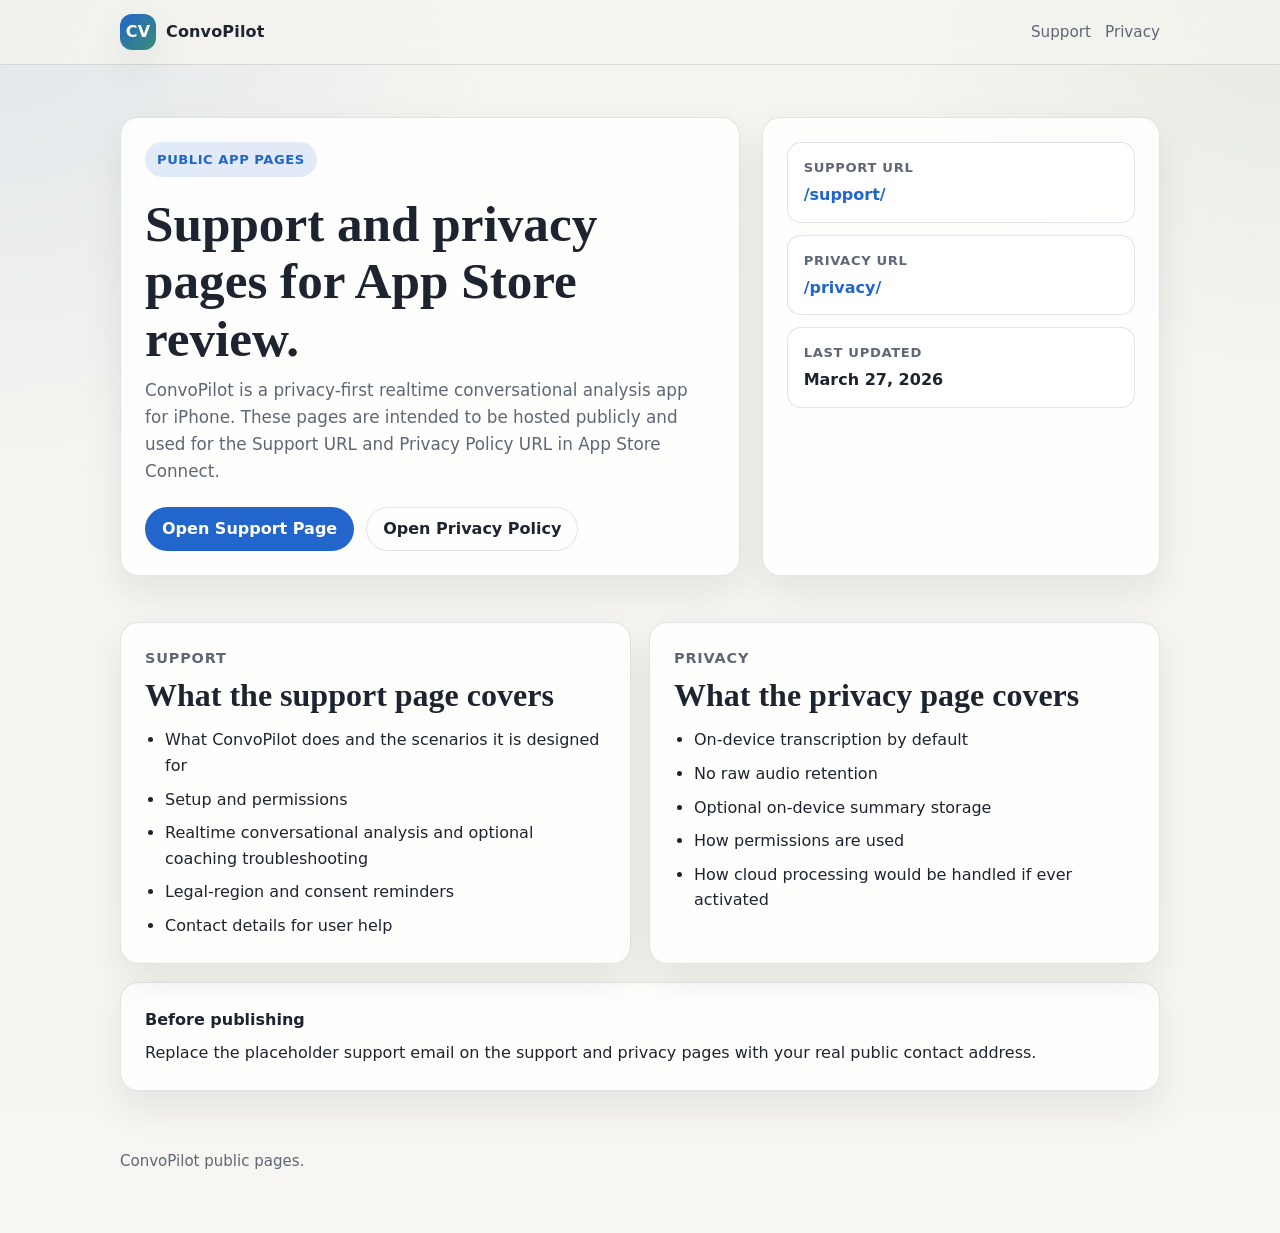
==== index.html @ 2f74988c "init commit" ====
<!doctype html>
<html lang="en">
  <head>
    <meta charset="utf-8">
    <meta name="viewport" content="width=device-width, initial-scale=1">
    <title>ConvoPilot Public Pages</title>
    <meta name="description" content="Public support and privacy pages for ConvoPilot.">
    <link rel="stylesheet" href="styles.css">
  </head>
  <body>
    <header class="site-header">
      <div class="page">
        <a class="brand" href="index.html">
          <span class="brand-mark">CV</span>
          <span>ConvoPilot</span>
        </a>
        <nav class="nav" aria-label="Primary">
          <a href="support/">Support</a>
          <a href="privacy/">Privacy</a>
        </nav>
      </div>
    </header>

    <main class="page">
      <section class="hero">
        <div class="hero-grid">
          <div class="hero-card">
            <span class="eyebrow">Public App Pages</span>
            <h1>Support and privacy pages for App Store review.</h1>
            <p class="hero-copy">
              ConvoPilot is a privacy-first realtime conversational analysis app for iPhone. These pages are intended
              to be hosted publicly and used for the Support URL and Privacy Policy URL in App Store Connect.
            </p>
            <div class="hero-actions">
              <a class="button button-primary" href="support/">Open Support Page</a>
              <a class="button button-secondary" href="privacy/">Open Privacy Policy</a>
            </div>
          </div>

          <aside class="hero-card">
            <div class="meta-list">
              <div class="meta-item">
                <span class="meta-label">Support URL</span>
                <strong><a href="support/">/support/</a></strong>
              </div>
              <div class="meta-item">
                <span class="meta-label">Privacy URL</span>
                <strong><a href="privacy/">/privacy/</a></strong>
              </div>
              <div class="meta-item">
                <span class="meta-label">Last Updated</span>
                <strong>March 27, 2026</strong>
              </div>
            </div>
          </aside>
        </div>
      </section>

      <section class="section">
        <div class="section-grid">
          <article class="card">
            <span class="section-kicker">Support</span>
            <h2 class="section-title">What the support page covers</h2>
            <ul class="list">
              <li>What ConvoPilot does and the scenarios it is designed for</li>
              <li>Setup and permissions</li>
              <li>Realtime conversational analysis and optional coaching troubleshooting</li>
              <li>Legal-region and consent reminders</li>
              <li>Contact details for user help</li>
            </ul>
          </article>

          <article class="card">
            <span class="section-kicker">Privacy</span>
            <h2 class="section-title">What the privacy page covers</h2>
            <ul class="list">
              <li>On-device transcription by default</li>
              <li>No raw audio retention</li>
              <li>Optional on-device summary storage</li>
              <li>How permissions are used</li>
              <li>How cloud processing would be handled if ever activated</li>
            </ul>
          </article>
        </div>

        <div class="notice">
          <span class="notice-title">Before publishing</span>
          Replace the placeholder support email on the support and privacy pages with your real public contact address.
        </div>
      </section>
    </main>

    <footer class="site-footer">
      <div class="page">
        <p>ConvoPilot public pages.</p>
      </div>
    </footer>
  </body>
  </html>
---- styles.css ----
:root {
  color-scheme: light dark;
  --bg: #f5f4ef;
  --surface: rgba(255, 255, 255, 0.86);
  --surface-strong: #ffffff;
  --text: #1d2430;
  --muted: #5e6775;
  --border: rgba(20, 27, 40, 0.12);
  --accent: #2266cc;
  --accent-soft: rgba(34, 102, 204, 0.12);
  --success: #2f7d4a;
  --warning: #b96710;
  --danger: #b24034;
  --shadow: 0 16px 38px rgba(17, 24, 39, 0.08);
  --radius: 18px;
  --max-width: 1040px;
  --heading-font: "Charter", "Iowan Old Style", "Palatino Linotype", serif;
  --body-font: "SF Pro Text", "Segoe UI", ui-sans-serif, system-ui, sans-serif;
}

@media (prefers-color-scheme: dark) {
  :root {
    --bg: #12151b;
    --surface: rgba(23, 28, 38, 0.86);
    --surface-strong: #1a2030;
    --text: #edf1f7;
    --muted: #a3afc2;
    --border: rgba(214, 222, 236, 0.12);
    --accent: #84b4ff;
    --accent-soft: rgba(132, 180, 255, 0.14);
    --success: #68c489;
    --warning: #f0b160;
    --danger: #ff8d82;
    --shadow: 0 18px 42px rgba(0, 0, 0, 0.28);
  }
}

* {
  box-sizing: border-box;
}

html {
  scroll-behavior: smooth;
}

body {
  margin: 0;
  font-family: var(--body-font);
  color: var(--text);
  background:
    radial-gradient(circle at top left, rgba(34, 102, 204, 0.09), transparent 28%),
    radial-gradient(circle at top right, rgba(47, 125, 74, 0.08), transparent 22%),
    linear-gradient(180deg, var(--bg), color-mix(in srgb, var(--bg) 86%, white 14%));
  line-height: 1.6;
}

a {
  color: var(--accent);
  text-decoration: none;
}

a:hover {
  text-decoration: underline;
}

.page {
  width: min(calc(100% - 32px), var(--max-width));
  margin: 0 auto;
}

.site-header {
  position: sticky;
  top: 0;
  z-index: 20;
  backdrop-filter: blur(14px);
  background: color-mix(in srgb, var(--bg) 78%, transparent 22%);
  border-bottom: 1px solid var(--border);
}

.site-header .page {
  display: flex;
  align-items: center;
  justify-content: space-between;
  gap: 16px;
  padding: 14px 0;
}

.brand {
  display: inline-flex;
  align-items: center;
  gap: 10px;
  color: var(--text);
  font-weight: 700;
  letter-spacing: 0.01em;
}

.brand-mark {
  width: 36px;
  height: 36px;
  border-radius: 12px;
  display: inline-grid;
  place-items: center;
  color: white;
  font-size: 16px;
  background: linear-gradient(135deg, #2266cc, #3a8d73);
  box-shadow: var(--shadow);
}

.nav {
  display: flex;
  flex-wrap: wrap;
  gap: 14px;
}

.nav a {
  font-size: 0.95rem;
  color: var(--muted);
}

.hero {
  padding: 52px 0 28px;
}

.hero-grid {
  display: grid;
  grid-template-columns: 1.4fr 0.9fr;
  gap: 22px;
  align-items: stretch;
}

.hero-card,
.card,
.stat,
.notice {
  background: var(--surface);
  border: 1px solid var(--border);
  border-radius: var(--radius);
  box-shadow: var(--shadow);
}

.hero-card,
.card,
.notice {
  padding: 24px;
}

.eyebrow {
  display: inline-flex;
  align-items: center;
  gap: 8px;
  padding: 7px 12px;
  border-radius: 999px;
  background: var(--accent-soft);
  color: var(--accent);
  font-size: 0.82rem;
  font-weight: 700;
  letter-spacing: 0.04em;
  text-transform: uppercase;
}

h1,
h2,
h3 {
  margin: 0 0 10px;
  line-height: 1.12;
  font-family: var(--heading-font);
}

h1 {
  font-size: clamp(2.3rem, 4vw, 4rem);
  margin-top: 18px;
}

h2 {
  font-size: clamp(1.5rem, 2.5vw, 2.2rem);
}

h3 {
  font-size: 1.1rem;
}

p {
  margin: 0 0 12px;
}

.hero-copy {
  font-size: 1.05rem;
  color: var(--muted);
  max-width: 62ch;
}

.hero-actions {
  display: flex;
  flex-wrap: wrap;
  gap: 12px;
  margin-top: 22px;
}

.button {
  display: inline-flex;
  align-items: center;
  justify-content: center;
  min-height: 44px;
  padding: 0 16px;
  border-radius: 999px;
  border: 1px solid transparent;
  font-weight: 700;
}

.button-primary {
  background: var(--accent);
  color: white;
}

.button-secondary {
  background: transparent;
  color: var(--text);
  border-color: var(--border);
}

.meta-list {
  display: grid;
  gap: 12px;
}

.meta-item {
  padding: 14px 16px;
  border-radius: 14px;
  background: color-mix(in srgb, var(--surface-strong) 70%, transparent 30%);
  border: 1px solid var(--border);
}

.meta-label {
  display: block;
  margin-bottom: 4px;
  font-size: 0.82rem;
  font-weight: 700;
  color: var(--muted);
  text-transform: uppercase;
  letter-spacing: 0.05em;
}

.section {
  padding: 18px 0 28px;
}

.section-grid {
  display: grid;
  grid-template-columns: repeat(2, minmax(0, 1fr));
  gap: 18px;
}

.card-list {
  display: grid;
  gap: 14px;
}

.card-list .card {
  height: 100%;
}

.stat-grid {
  display: grid;
  grid-template-columns: repeat(3, minmax(0, 1fr));
  gap: 14px;
}

.stat {
  padding: 18px;
}

.stat strong {
  display: block;
  margin-bottom: 8px;
  font-size: 1.45rem;
  font-family: var(--heading-font);
}

.pill-row {
  display: flex;
  flex-wrap: wrap;
  gap: 10px;
}

.pill {
  display: inline-flex;
  align-items: center;
  gap: 8px;
  padding: 8px 12px;
  border-radius: 999px;
  font-size: 0.92rem;
  border: 1px solid var(--border);
  background: color-mix(in srgb, var(--surface-strong) 68%, transparent 32%);
}

.pill.success { color: var(--success); }
.pill.warning { color: var(--warning); }
.pill.danger { color: var(--danger); }

.notice {
  margin: 18px 0 0;
}

.notice-title {
  display: block;
  margin-bottom: 8px;
  font-weight: 700;
}

.section-title {
  margin-bottom: 14px;
}

.section-kicker {
  display: block;
  margin-bottom: 8px;
  color: var(--muted);
  font-size: 0.9rem;
  text-transform: uppercase;
  letter-spacing: 0.06em;
  font-weight: 700;
}

.faq {
  display: grid;
  gap: 14px;
}

.faq details {
  padding: 18px 20px;
  border-radius: 16px;
  border: 1px solid var(--border);
  background: var(--surface);
  box-shadow: var(--shadow);
}

.faq summary {
  cursor: pointer;
  font-weight: 700;
}

.two-column {
  display: grid;
  grid-template-columns: 1.15fr 0.85fr;
  gap: 18px;
}

.site-footer {
  padding: 30px 0 48px;
  color: var(--muted);
  font-size: 0.94rem;
}

.small {
  font-size: 0.92rem;
  color: var(--muted);
}

.list {
  margin: 0;
  padding-left: 20px;
}

.list li + li {
  margin-top: 8px;
}

@media (max-width: 800px) {
  .hero-grid,
  .section-grid,
  .stat-grid,
  .two-column {
    grid-template-columns: 1fr;
  }

  .site-header .page {
    align-items: flex-start;
    flex-direction: column;
  }

  .hero {
    padding-top: 32px;
  }
}
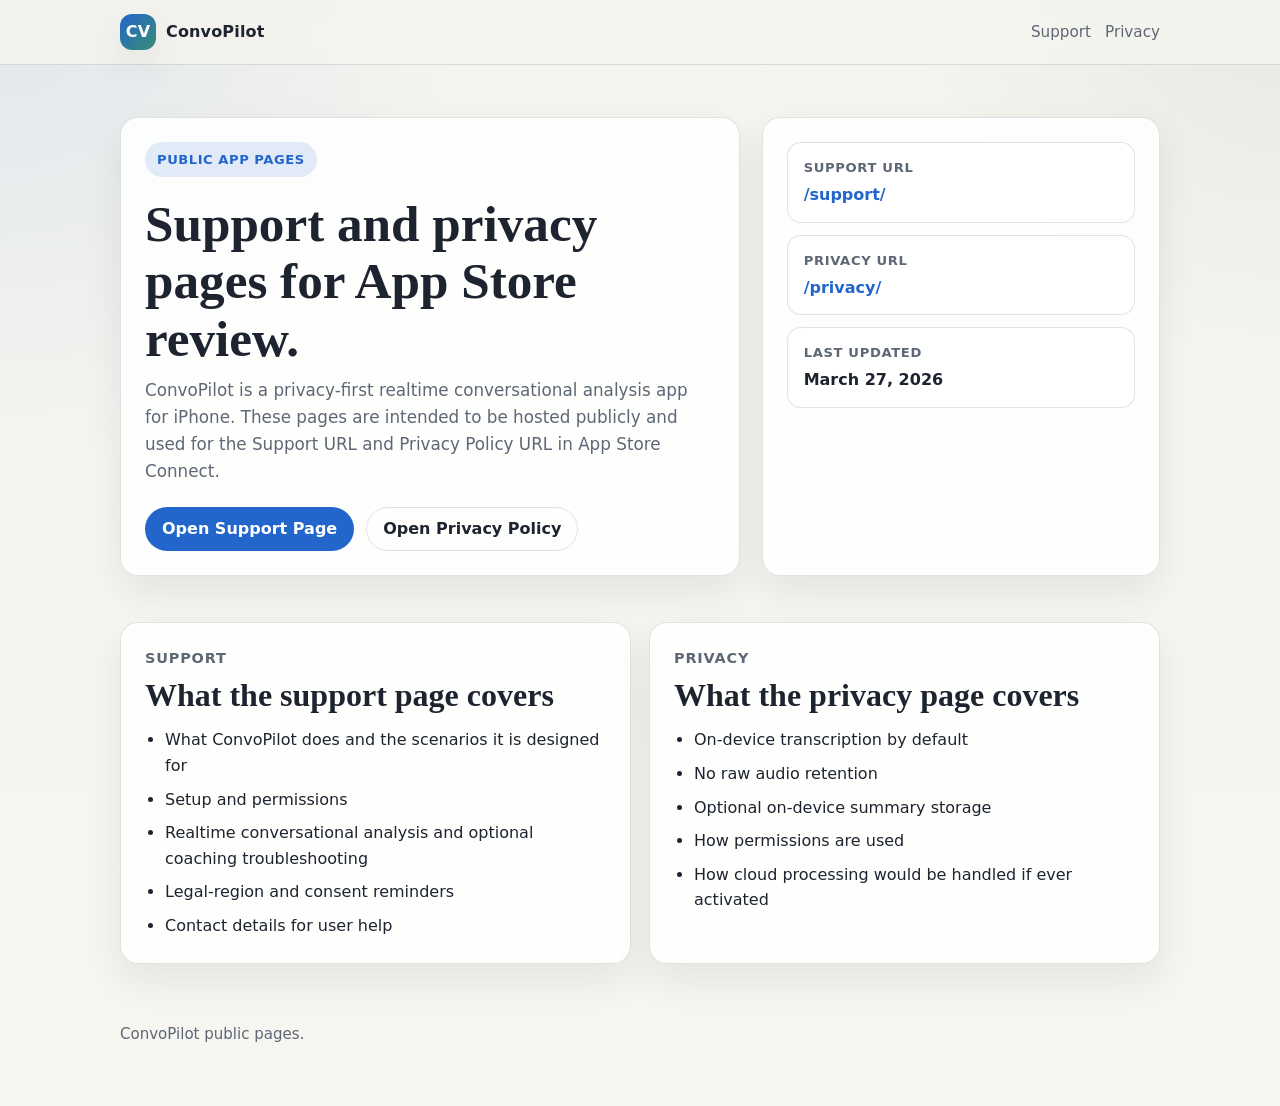
==== commit 2579a7b0: "cleanup" ====
--- a/index.html
+++ b/index.html
@@ -82,11 +82,6 @@
             </ul>
           </article>
         </div>
-
-        <div class="notice">
-          <span class="notice-title">Before publishing</span>
-          Replace the placeholder support email on the support and privacy pages with your real public contact address.
-        </div>
       </section>
     </main>
 
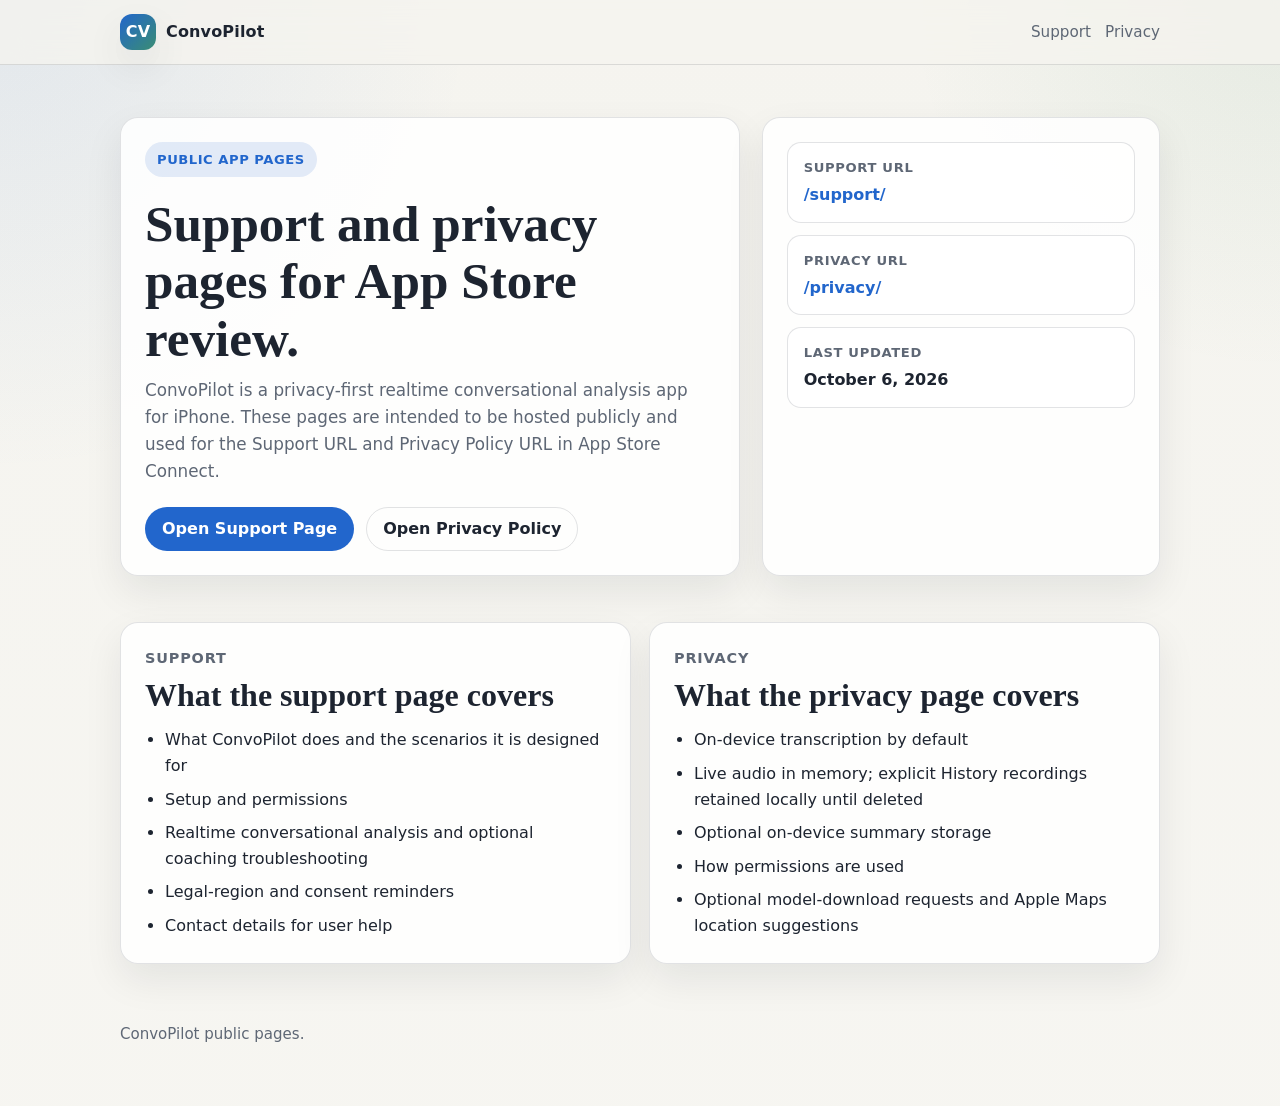
==== commit ac2124ab: "update docs" ====
--- a/index.html
+++ b/index.html
@@ -49,7 +49,7 @@
               </div>
               <div class="meta-item">
                 <span class="meta-label">Last Updated</span>
-                <strong>March 27, 2026</strong>
+                <strong>October 6, 2026</strong>
               </div>
             </div>
           </aside>
@@ -75,10 +75,10 @@
             <h2 class="section-title">What the privacy page covers</h2>
             <ul class="list">
               <li>On-device transcription by default</li>
-              <li>No raw audio retention</li>
+              <li>Live audio in memory; explicit History recordings retained locally until deleted</li>
               <li>Optional on-device summary storage</li>
               <li>How permissions are used</li>
-              <li>How cloud processing would be handled if ever activated</li>
+              <li>Optional model-download requests and Apple Maps location suggestions</li>
             </ul>
           </article>
         </div>
